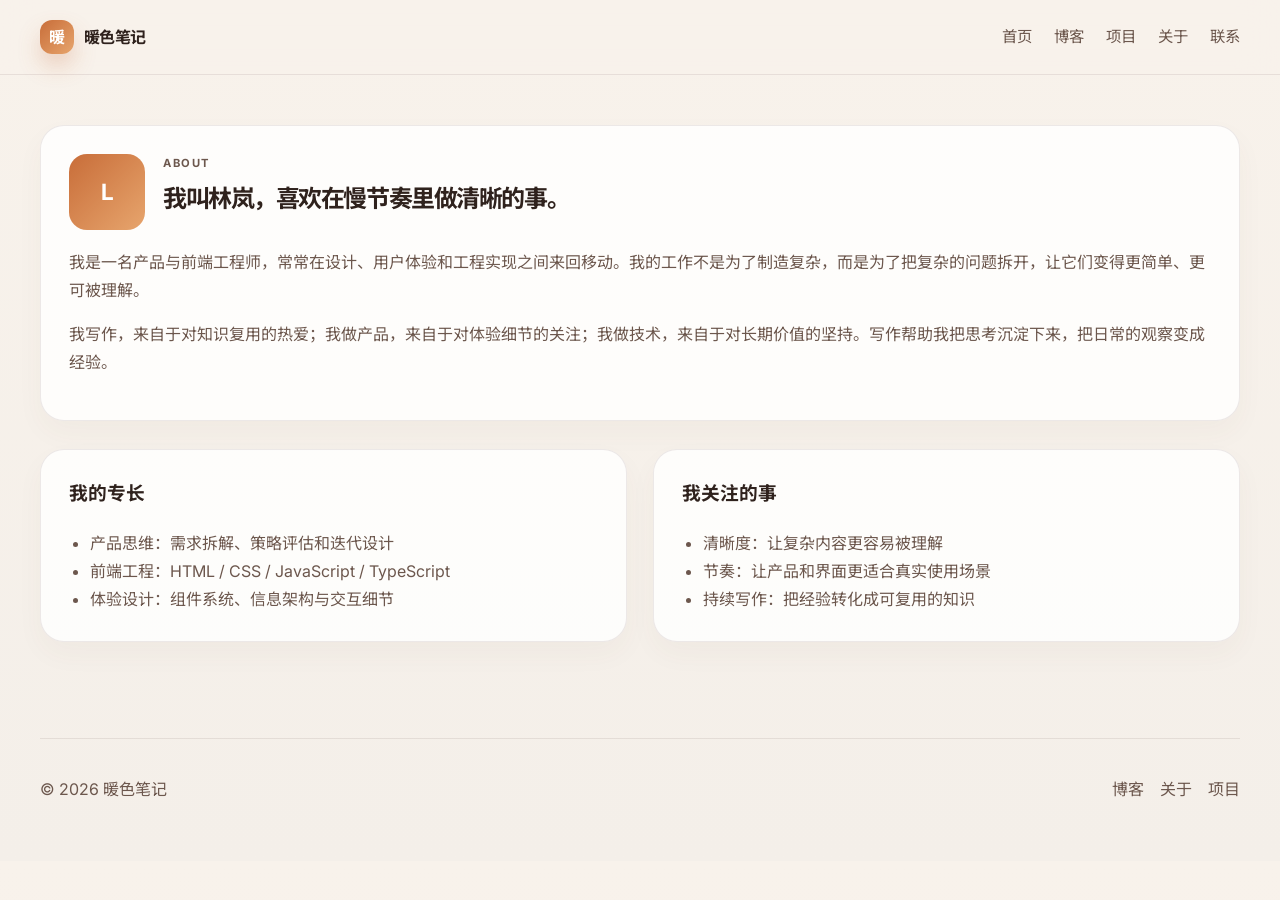
==== about.html @ ab4bdd2f "Refine the site into a warmer, more realistic personal blog aesthetic and complete missing project/a" ====
<!DOCTYPE html>
<html lang="zh-CN">
  <head>
    <meta charset="UTF-8" />
    <meta name="viewport" content="width=device-width, initial-scale=1.0" />
    <title>关于我 | 暖色笔记</title>
    <meta name="description" content="关于我页面，介绍作者的背景、关注领域和写作理念。" />
    <link rel="preconnect" href="https://fonts.googleapis.com" />
    <link rel="preconnect" href="https://fonts.gstatic.com" crossorigin />
    <link
      href="https://fonts.googleapis.com/css2?family=Inter:wght@400;500;600;700;800&family=Noto+Sans+SC:wght@400;500;700&display=swap"
      rel="stylesheet"
    />
    <link rel="stylesheet" href="styles.css" />
    <script src="script.js" defer></script>
  </head>
  <body>
    <header class="site-header">
      <div class="container nav-wrap">
        <a class="brand" href="index.html">
          <span class="brand-mark">暖</span>
          <span>暖色笔记</span>
        </a>
        <nav class="main-nav" aria-label="主导航">
          <a href="index.html">首页</a>
          <a href="blog.html">博客</a>
          <a href="projects.html">项目</a>
          <a href="about.html">关于</a>
          <a href="index.html#contact">联系</a>
        </nav>
      </div>
    </header>

    <main class="page-shell">
      <div class="container about-layout">
        <section class="profile-card large-card">
          <div class="profile-head">
            <div class="avatar large">L</div>
            <div>
              <p class="eyebrow">About</p>
              <h1>我叫林岚，喜欢在慢节奏里做清晰的事。</h1>
            </div>
          </div>

          <p>
            我是一名产品与前端工程师，常常在设计、用户体验和工程实现之间来回移动。我的工作不是为了制造复杂，而是为了把复杂的问题拆开，让它们变得更简单、更可被理解。
          </p>
          <p>
            我写作，来自于对知识复用的热爱；我做产品，来自于对体验细节的关注；我做技术，来自于对长期价值的坚持。写作帮助我把思考沉淀下来，把日常的观察变成经验。
          </p>
        </section>

        <section class="split-panel">
          <div class="info-card">
            <h3>我的专长</h3>
            <ul>
              <li>产品思维：需求拆解、策略评估和迭代设计</li>
              <li>前端工程：HTML / CSS / JavaScript / TypeScript</li>
              <li>体验设计：组件系统、信息架构与交互细节</li>
            </ul>
          </div>
          <div class="info-card">
            <h3>我关注的事</h3>
            <ul>
              <li>清晰度：让复杂内容更容易被理解</li>
              <li>节奏：让产品和界面更适合真实使用场景</li>
              <li>持续写作：把经验转化成可复用的知识</li>
            </ul>
          </div>
        </section>
      </div>
    </main>

    <footer class="site-footer">
      <div class="container footer-inner">
        <p>© 2026 暖色笔记</p>
        <div class="footer-links">
          <a href="blog.html">博客</a>
          <a href="about.html">关于</a>
          <a href="projects.html">项目</a>
        </div>
      </div>
    </footer>
  </body>
</html>
---- styles.css ----
* {
  box-sizing: border-box;
}

:root {
  --bg: #f8f2eb;
  --panel: #fffaf6;
  --panel-alt: #fdf1e7;
  --paper: #fff;
  --text: #2f221d;
  --muted: #6c574d;
  --primary: #c86d39;
  --primary-dark: #9d4d25;
  --primary-soft: rgba(200, 109, 57, 0.1);
  --accent: #d9a441;
  --accent-soft: rgba(217, 164, 65, 0.12);
  --border: rgba(81, 56, 49, 0.1);
  --shadow: 0 16px 40px rgba(95, 64, 52, 0.1);
  --content-width: 1200px;
  --radius: 20px;
}

html {
  scroll-behavior: smooth;
}

body {
  margin: 0;
  font-family: "Inter", "Noto Sans SC", sans-serif;
  background: linear-gradient(180deg, #f8f2eb 0%, #f4efe9 100%);
  color: var(--text);
  line-height: 1.75;
}

a {
  color: inherit;
  text-decoration: none;
}

img {
  max-width: 100%;
  display: block;
}

button {
  font: inherit;
}

.container {
  width: min(var(--content-width), calc(100% - 32px));
  margin: 0 auto;
}

.site-header {
  position: sticky;
  top: 0;
  z-index: 40;
  backdrop-filter: blur(18px);
  background: rgba(248, 242, 235, 0.8);
  border-bottom: 1px solid var(--border);
}

.nav-wrap {
  display: flex;
  justify-content: space-between;
  align-items: center;
  min-height: 74px;
}

.brand {
  display: inline-flex;
  align-items: center;
  gap: 10px;
  font-weight: 700;
  letter-spacing: -0.04em;
}

.brand-mark {
  display: inline-grid;
  place-items: center;
  width: 34px;
  height: 34px;
  border-radius: 12px;
  background: linear-gradient(135deg, var(--primary), #e7a56d);
  color: #fff;
  box-shadow: 0 12px 22px rgba(200, 109, 57, 0.25);
}

.main-nav {
  display: flex;
  align-items: center;
  flex-wrap: wrap;
  gap: 22px;
  font-size: 0.96rem;
  color: var(--muted);
}

.main-nav a {
  transition: color 0.2s ease;
}

.main-nav a:hover,
.main-nav a:focus-visible {
  color: var(--text);
}

.hero {
  padding: 78px 0 52px;
}

.hero-inner {
  display: grid;
  grid-template-columns: 1.25fr 0.95fr;
  gap: 42px;
  align-items: center;
}

.eyebrow {
  text-transform: uppercase;
  letter-spacing: 0.14em;
  font-size: 0.7rem;
  font-weight: 700;
  color: var(--primary-dark);
  margin: 0 0 12px;
}

.hero h1,
.page-hero h1,
.article-shell h1,
.profile-card h1 {
  margin: 0 0 18px;
  line-height: 1.08;
  letter-spacing: -0.06em;
}

.hero h1 {
  font-size: clamp(2.5rem, 5vw, 4.3rem);
}

.lead {
  max-width: 620px;
  margin: 0;
  font-size: 1.08rem;
  color: var(--muted);
}

.hero-actions {
  display: flex;
  flex-wrap: wrap;
  gap: 16px;
  margin-top: 28px;
}

.button {
  display: inline-flex;
  align-items: center;
  justify-content: center;
  min-height: 50px;
  padding: 0 22px;
  border-radius: 999px;
  font-weight: 600;
  transition: transform 0.2s ease, box-shadow 0.2s ease;
}

.button:hover,
.button:focus-visible {
  transform: translateY(-1px);
}

.button.primary {
  background: linear-gradient(135deg, var(--primary), #e7a56d);
  color: #fff;
  box-shadow: 0 16px 30px rgba(200, 109, 57, 0.24);
}

.button.secondary {
  background: rgba(255, 255, 255, 0.75);
  border: 1px solid var(--border);
}

.hero-meta {
  display: flex;
  flex-wrap: wrap;
  gap: 16px;
  list-style: none;
  padding: 0;
  margin: 28px 0 0;
  color: var(--muted);
}

.hero-meta li {
  background: rgba(255,255,255,0.55);
  border: 1px solid var(--border);
  border-radius: 14px;
  padding: 12px 14px;
}

.hero-meta strong {
  display: block;
  color: var(--text);
  font-size: 1.12rem;
}

.hero-card {
  position: relative;
  padding: 22px;
  border-radius: 28px;
  background: linear-gradient(180deg, rgba(255,255,255,0.8), rgba(253,241,231,0.8));
  border: 1px solid var(--border);
  box-shadow: var(--shadow);
  overflow: hidden;
}

.card-sheen {
  position: absolute;
  inset: 0;
  background: radial-gradient(circle at top right, rgba(217,164,65,0.18), transparent 30%);
}

.profile-panel,
.mini-note,
.feature-item,
.contact-box,
.info-card,
.large-card,
.project-card,
.post-card,
.tag,
.toc-box,
.project-mini {
  position: relative;
  z-index: 1;
}

.profile-panel {
  display: flex;
  align-items: center;
  gap: 16px;
  padding: 18px;
  border-radius: var(--radius);
  background: rgba(255,255,255,0.75);
  border: 1px solid var(--border);
}

.avatar {
  display: grid;
  place-items: center;
  width: 56px;
  height: 56px;
  border-radius: 16px;
  background: linear-gradient(135deg, var(--primary), #e7a56d);
  color: white;
  font-weight: 700;
}

.avatar.large {
  width: 76px;
  height: 76px;
  border-radius: 18px;
  font-size: 1.4rem;
}

.name {
  font-weight: 700;
  font-size: 1.2rem;
}

.role {
  color: var(--muted);
  font-size: 0.92rem;
}

.mini-note {
  margin-top: 18px;
  display: grid;
  gap: 16px;
  padding: 18px;
  border-radius: var(--radius);
  background: rgba(255,255,255,0.7);
  border: 1px solid var(--border);
}

.mini-row {
  display: flex;
  flex-direction: column;
  gap: 6px;
}

.mini-row span {
  color: var(--muted);
  font-size: 0.78rem;
}

.section {
  padding: 68px 0;
}

.soft-panel {
  background: rgba(255,255,255,0.35);
}

.section-head {
  display: flex;
  justify-content: space-between;
  align-items: end;
  gap: 18px;
  margin-bottom: 24px;
}

.section-head h2 {
  margin: 0;
  letter-spacing: -0.05em;
}

.text-link {
  color: var(--primary-dark);
  font-weight: 600;
}

.posts-grid {
  display: grid;
  grid-template-columns: repeat(3, minmax(0, 1fr));
  gap: 22px;
}

.post-card {
  background: rgba(255,255,255,0.8);
  border: 1px solid var(--border);
  border-radius: 24px;
  overflow: hidden;
  box-shadow: 0 12px 30px rgba(94, 68, 56, 0.04);
  transition: transform 0.2s ease, box-shadow 0.2s ease;
}

.post-card:hover {
  transform: translateY(-4px);
  box-shadow: var(--shadow);
}

.post-card .thumb {
  height: 180px;
  background: linear-gradient(135deg, rgba(200,109,57,0.18), rgba(217,164,65,0.2));
}

.post-card .post-body {
  padding: 20px;
}

.meta-line {
  display: flex;
  justify-content: space-between;
  flex-wrap: wrap;
  gap: 8px 12px;
  color: var(--muted);
  font-size: 0.8rem;
}

.post-card h3 {
  margin: 12px 0 10px;
  font-size: 1.35rem;
  line-height: 1.35;
  letter-spacing: -0.04em;
}

.post-card p {
  margin: 0;
  color: var(--muted);
}

.meta-tags,
.tag-list {
  display: flex;
  flex-wrap: wrap;
  gap: 8px;
  margin-top: 16px;
}

.tag {
  display: inline-flex;
  align-items: center;
  padding: 6px 10px;
  border-radius: 999px;
  background: var(--primary-soft);
  color: var(--primary-dark);
  font-size: 0.76rem;
  font-weight: 600;
  border: 1px solid transparent;
}

.tag.active,
.tag:hover {
  background: rgba(200,109,57,0.12);
  border-color: rgba(200,109,57,0.18);
}

.two-col {
  display: grid;
  grid-template-columns: 1fr 1.1fr;
  gap: 30px;
  align-items: start;
}

.two-col h2 {
  margin: 0 0 14px;
  letter-spacing: -0.05em;
}

.feature-list {
  display: grid;
  gap: 18px;
}

.feature-item {
  display: flex;
  gap: 16px;
  padding: 18px;
  border-radius: 18px;
  background: rgba(255,255,255,0.75);
  border: 1px solid var(--border);
}

.feature-icon {
  display: grid;
  place-items: center;
  width: 42px;
  height: 42px;
  border-radius: 12px;
  background: var(--accent-soft);
  color: var(--primary-dark);
  font-weight: 700;
}

.feature-item h3 {
  margin: 0 0 6px;
}

.feature-item p,
.info-card li,
.profile-card p,
.page-hero p,
.contact-links a,
.footer-links a,
.project-card p,
.project-mini p {
  color: var(--muted);
}

.project-showcase {
  display: grid;
  grid-template-columns: repeat(3, minmax(0,1fr));
  gap: 22px;
}

.project-mini {
  padding: 22px;
  border-radius: 22px;
  background: rgba(255,255,255,0.78);
  border: 1px solid var(--border);
  box-shadow: 0 12px 28px rgba(94, 68, 56, 0.04);
}

.project-badge {
  display: inline-block;
  padding: 6px 10px;
  border-radius: 999px;
  background: var(--accent-soft);
  color: var(--primary-dark);
  font-size: 0.75rem;
  font-weight: 700;
  margin-bottom: 14px;
}

.project-mini h3 {
  margin: 0 0 8px;
  font-size: 1.24rem;
}

.contact-box {
  display: flex;
  justify-content: space-between;
  align-items: center;
  gap: 20px;
  padding: 28px 30px;
  border-radius: 24px;
  background: rgba(255,255,255,0.8);
  border: 1px solid var(--border);
}

.contact-links {
  display: flex;
  flex-wrap: wrap;
  gap: 16px;
  font-weight: 600;
}

.site-footer {
  padding: 24px 0 42px;
}

.footer-inner {
  display: flex;
  justify-content: space-between;
  align-items: center;
  padding-top: 20px;
  border-top: 1px solid var(--border);
  color: var(--muted);
}

.footer-links {
  display: flex;
  gap: 16px;
}

.page-shell {
  padding: 50px 0 72px;
}

.page-hero {
  margin-bottom: 30px;
}

.compact-hero {
  max-width: 700px;
}

.page-hero h1 {
  font-size: clamp(2.2rem, 4vw, 3.5rem);
}

.filter-bar {
  margin: 8px 0 28px;
}

.tag-filters {
  display: flex;
  flex-wrap: wrap;
  gap: 10px;
}

.tag-filters .tag {
  background: rgba(255,255,255,0.8);
  color: var(--text);
  border: 1px solid var(--border);
}

.tag-filters .tag.active {
  background: var(--primary-soft);
  color: var(--primary-dark);
  border-color: transparent;
}

.blog-layout,
.about-layout {
  display: grid;
  gap: 28px;
}

.article-layout {
  display: grid;
  grid-template-columns: minmax(0, 1.5fr) minmax(220px, 0.6fr);
  gap: 30px;
  align-items: start;
}

.article-shell {
  background: rgba(255,255,255,0.82);
  border: 1px solid var(--border);
  border-radius: 28px;
  box-shadow: 0 12px 28px rgba(94, 68, 56, 0.04);
  padding: clamp(22px, 4vw, 48px);
}

.article-shell h1,
.article-shell h2,
.article-shell h3,
.article-shell h4 {
  margin-top: 1.8em;
  margin-bottom: 0.8em;
  line-height: 1.2;
  letter-spacing: -0.04em;
}

.article-shell p,
.article-shell li {
  color: #362b28;
}

.article-shell a {
  color: var(--primary-dark);
}

.article-shell > *:first-child {
  margin-top: 0;
}

.article-shell pre {
  overflow-x: auto;
  border-radius: 16px;
  padding: 16px 18px;
  background: #1f1b18;
}

.article-shell code {
  font-family: "SFMono-Regular", Consolas, monospace;
  font-size: 0.9em;
}

.article-shell blockquote {
  margin: 1.6em 0;
  padding: 12px 18px;
  border-left: 4px solid var(--primary);
  background: rgba(200,109,57,0.06);
  border-radius: 0 12px 12px 0;
  color: var(--muted);
}

.article-shell ul,
.article-shell ol {
  padding-left: 1.4em;
}

.article-shell img {
  border-radius: 18px;
  margin: 16px 0;
  border: 1px solid var(--border);
}

.article-toc {
  position: sticky;
  top: 96px;
}

.toc-box {
  background: rgba(255,255,255,0.8);
  border: 1px solid var(--border);
  border-radius: 18px;
  padding: 18px 16px;
}

.toc-box h3 {
  margin: 0 0 12px;
  font-size: 1rem;
}

#article-toc {
  display: grid;
  gap: 8px;
}

#article-toc a {
  display: block;
  padding: 4px 0;
  color: var(--muted);
  font-size: 0.9rem;
}

#article-toc a:hover {
  color: var(--primary-dark);
}

#article-toc a.level-2 {
  padding-left: 12px;
}

#article-toc a.level-3 {
  padding-left: 18px;
}

.large-card,
.info-card,
.project-card {
  background: rgba(255,255,255,0.82);
  border: 1px solid var(--border);
  border-radius: 24px;
  padding: 28px;
  box-shadow: 0 12px 28px rgba(94, 68, 56, 0.04);
}

.profile-head {
  display: flex;
  align-items: center;
  gap: 18px;
  margin-bottom: 18px;
}

.split-panel {
  display: grid;
  grid-template-columns: repeat(2, minmax(0,1fr));
  gap: 26px;
}

.info-card h3 {
  margin-top: 0;
}

.info-card ul {
  margin: 0;
  padding-left: 1.3em;
}

.project-grid {
  display: grid;
  grid-template-columns: repeat(3, minmax(0,1fr));
  gap: 22px;
}

.project-card {
  display: flex;
  flex-direction: column;
  min-height: 100%;
}

.project-card .project-visual {
  height: 140px;
  margin-bottom: 16px;
  border-radius: 18px;
  background: linear-gradient(135deg, rgba(200,109,57,0.12), rgba(217,164,65,0.14));
}

.project-card h3 {
  margin: 0 0 10px;
  font-size: 1.2rem;
}

.project-card p {
  margin: 0 0 14px;
}

.project-card .project-links {
  margin-top: auto;
  display: flex;
  justify-content: space-between;
  align-items: center;
  gap: 12px;
  color: var(--primary-dark);
  font-weight: 600;
}

@media (max-width: 980px) {
  .hero-inner,
  .two-col,
  .article-layout,
  .project-grid,
  .posts-grid,
  .project-showcase {
    grid-template-columns: 1fr;
  }

  .split-panel {
    grid-template-columns: 1fr;
  }

  .article-toc {
    position: static;
  }
}

@media (max-width: 640px) {
  .nav-wrap,
  .footer-inner,
  .contact-box,
  .section-head,
  .profile-head {
    flex-direction: column;
    align-items: flex-start;
  }

  .main-nav {
    gap: 12px;
  }

  .hero {
    padding-top: 58px;
  }

  .button {
    width: 100%;
  }

  .hero-actions {
    display: grid;
    width: 100%;
  }
}
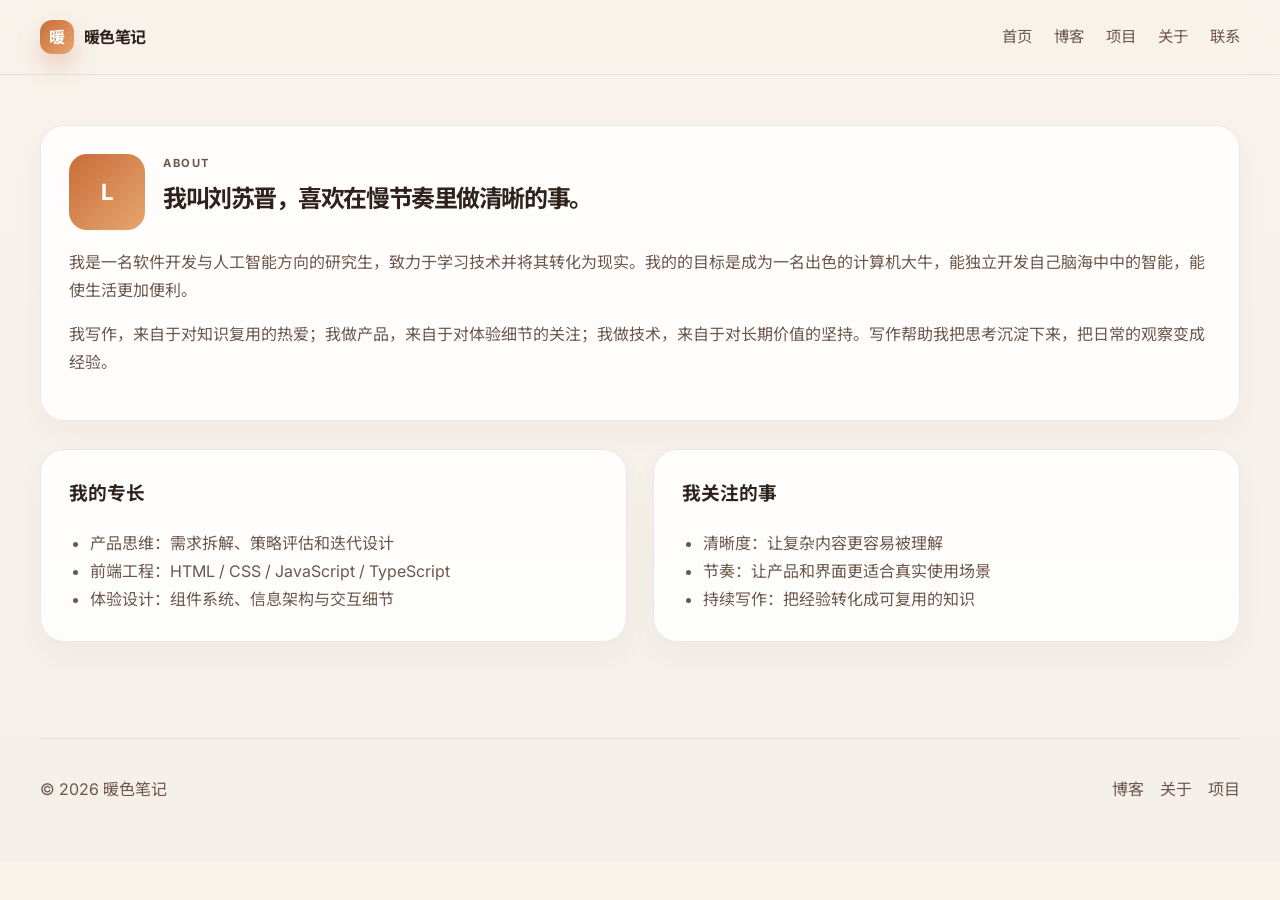
==== commit cc84ce4d: "Update personal introduction in about.html" ====
--- a/about.html
+++ b/about.html
@@ -38,12 +38,12 @@
             <div class="avatar large">L</div>
             <div>
               <p class="eyebrow">About</p>
-              <h1>我叫林岚，喜欢在慢节奏里做清晰的事。</h1>
+              <h1>我叫刘苏晋，喜欢在慢节奏里做清晰的事。</h1>
             </div>
           </div>
 
           <p>
-            我是一名产品与前端工程师，常常在设计、用户体验和工程实现之间来回移动。我的工作不是为了制造复杂，而是为了把复杂的问题拆开，让它们变得更简单、更可被理解。
+            我是一名软件开发与人工智能方向的研究生，致力于学习技术并将其转化为现实。我的的目标是成为一名出色的计算机大牛，能独立开发自己脑海中中的智能，能使生活更加便利。
           </p>
           <p>
             我写作，来自于对知识复用的热爱；我做产品，来自于对体验细节的关注；我做技术，来自于对长期价值的坚持。写作帮助我把思考沉淀下来，把日常的观察变成经验。
